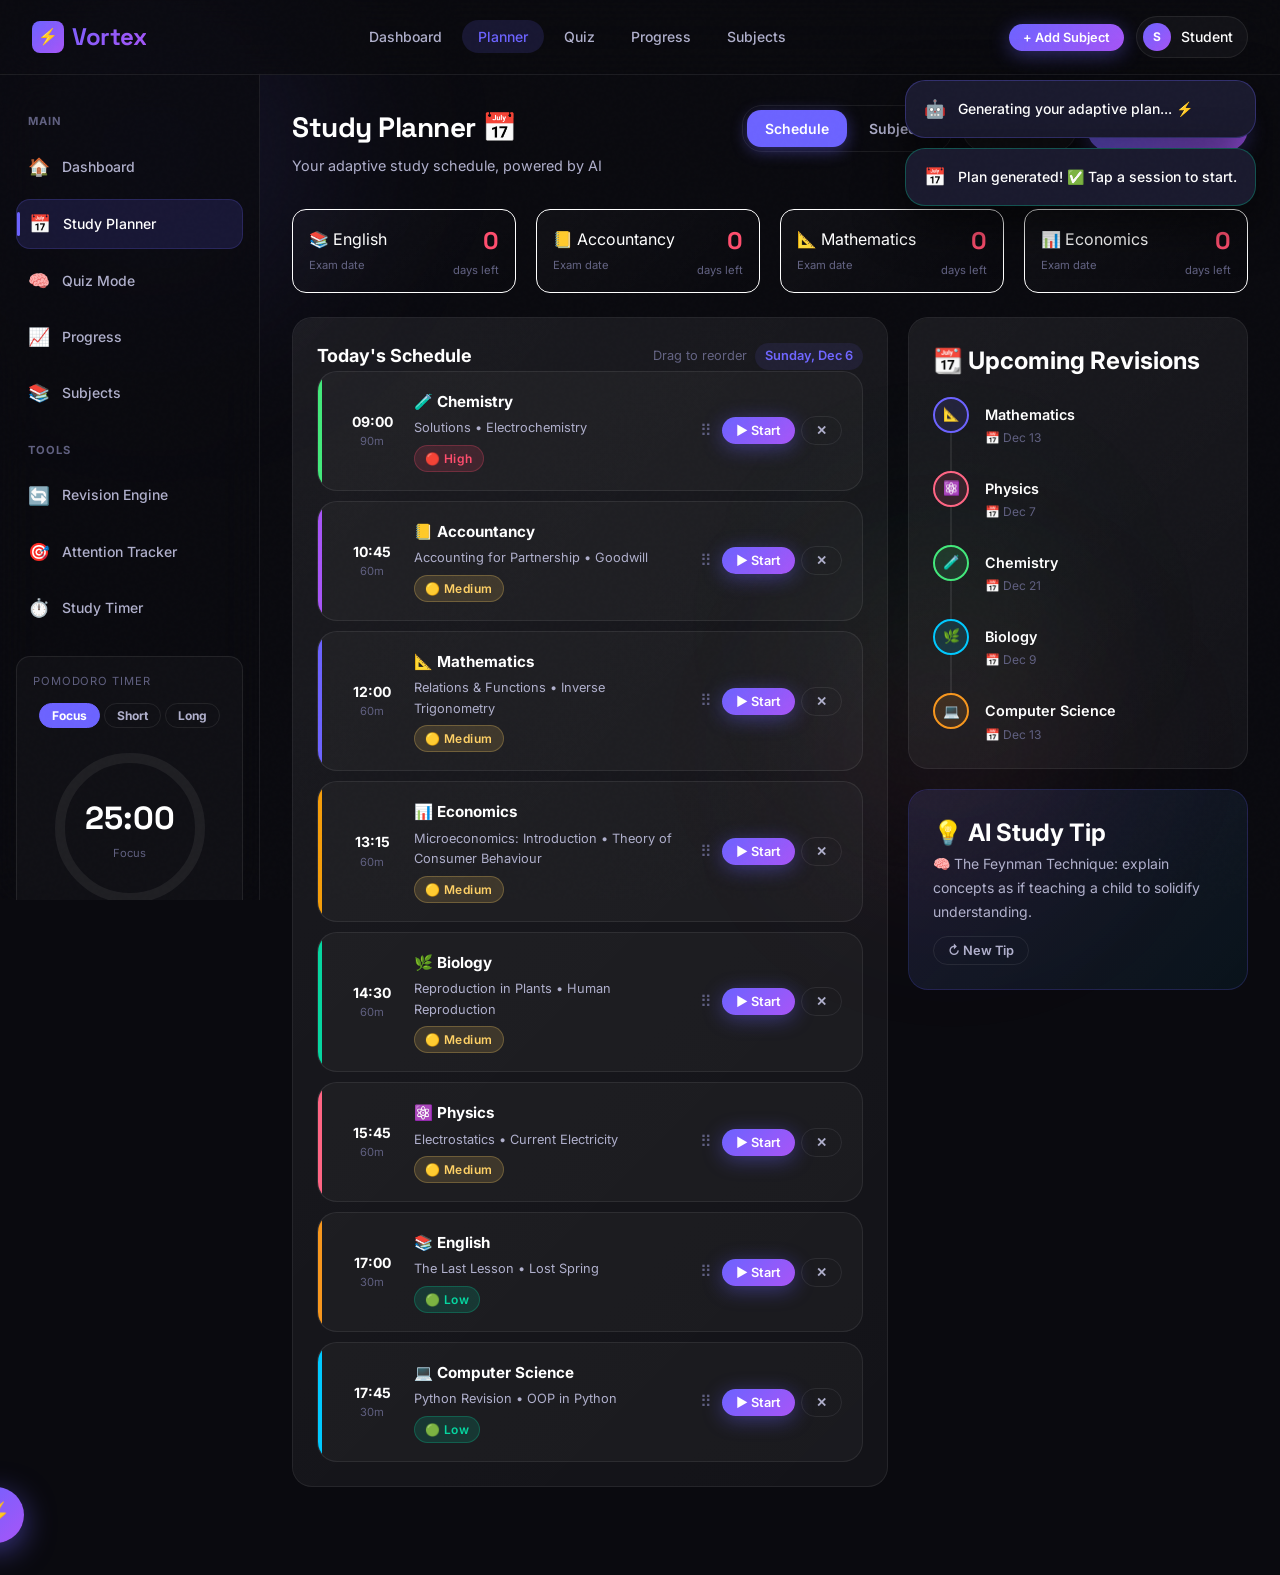
==== frontend/planner.html @ 1eefa2de "adding all files after verifing" ====
<!DOCTYPE html>
<html lang="en">
<head>
  <meta charset="UTF-8" />
  <meta name="viewport" content="width=device-width, initial-scale=1.0" />
  <title>Study Planner — Vortex</title>
  <meta name="description" content="Manage your subjects, exam dates, and adaptive study schedule powered by AI." />
  <link rel="stylesheet" href="css/style.css" />
  <style>
    .subject-form-card {
      background: linear-gradient(135deg, rgba(108,99,255,0.1), rgba(168,85,247,0.05));
      border: 1px solid rgba(108,99,255,0.2);
    }

    .exam-countdown {
      background: rgba(255,77,109,0.08);
      border: 1px solid rgba(255,77,109,0.15);
      border-radius: var(--radius-md);
      padding: 12px 16px;
      display: flex;
      align-items: center;
      justify-content: space-between;
    }
    .countdown-value {
      font-family: var(--font-display);
      font-size: 1.5rem;
      font-weight: 800;
      color: var(--high);
    }
    .countdown-label { font-size: 0.7rem; color: var(--text-muted); margin-top: 2px; }

    .schedule-item {
      display: flex;
      gap: 16px;
      padding: 18px 20px;
      background: rgba(255,255,255,0.03);
      border: 1px solid var(--border);
      border-radius: var(--radius-lg);
      transition: var(--transition);
      position: relative;
      overflow: hidden;
    }
    .schedule-item:hover {
      background: rgba(255,255,255,0.06);
      border-color: rgba(255,255,255,0.1);
    }
    .schedule-item .color-bar {
      position: absolute;
      left: 0; top: 0; bottom: 0;
      width: 4px;
      border-radius: var(--radius-pill) 0 0 var(--radius-pill);
    }
    .schedule-item .time-block {
      display: flex;
      flex-direction: column;
      align-items: center;
      justify-content: center;
      width: 60px;
      flex-shrink: 0;
      text-align: center;
    }
    .schedule-item .time-start { font-weight: 700; font-size: 0.875rem; }
    .schedule-item .time-dur   { font-size: 0.7rem; color: var(--text-muted); }
    .schedule-item .content    { flex: 1; }
    .schedule-item .s-name     { font-weight: 700; font-size: 0.95rem; margin-bottom: 4px; }
    .schedule-item .s-topics   { font-size: 0.8rem; color: var(--text-secondary); }
    .schedule-item .actions    { display: flex; gap: 6px; align-items: center; }

    .drag-handle {
      color: var(--text-muted);
      cursor: grab;
      font-size: 1rem;
      padding: 4px;
      transition: var(--transition);
    }
    .drag-handle:hover { color: var(--accent); }
    .schedule-item.dragging { opacity: 0.5; border: 2px dashed var(--accent); }
    .schedule-item.drag-over { border-color: var(--accent); background: rgba(108,99,255,0.1); }

    .score-slider-wrap {
      position: relative;
    }
    .score-label {
      position: absolute;
      right: 0;
      top: -24px;
      font-weight: 700;
      font-size: 0.9rem;
    }

    .day-chip {
      padding: 6px 14px;
      border: 1px solid var(--border);
      border-radius: var(--radius-pill);
      font-size: 0.8rem;
      cursor: pointer;
      transition: var(--transition);
      color: var(--text-secondary);
      background: transparent;
      font-family: var(--font-main);
    }
    .day-chip.selected {
      background: rgba(108,99,255,0.15);
      border-color: var(--accent);
      color: var(--accent);
      font-weight: 600;
    }
    .day-chip:hover { border-color: rgba(255,255,255,0.2); color: #fff; }

    .subject-list-item {
      display: flex;
      align-items: center;
      gap: 14px;
      padding: 16px 20px;
      background: rgba(255,255,255,0.03);
      border: 1px solid var(--border);
      border-radius: var(--radius-lg);
      transition: var(--transition);
    }
    .subject-list-item:hover { background: rgba(255,255,255,0.06); border-color: rgba(255,255,255,0.1); }

    /* Pomodoro Timer */
    .pomodoro-wrap {
      display: flex;
      flex-direction: column;
      align-items: center;
      gap: 12px;
    }
    .pomodoro-ring {
      position: relative;
      width: 160px; height: 160px;
    }
    .pomodoro-ring svg { transform: rotate(-90deg); }
    .pomodoro-ring .ring-track { fill: none; stroke: rgba(255,255,255,0.06); stroke-width: 10; }
    .pomodoro-ring .ring-fill  {
      fill: none;
      stroke: url(#pomGrad);
      stroke-width: 10;
      stroke-linecap: round;
      stroke-dasharray: 440;
      stroke-dashoffset: 440;
      transition: stroke-dashoffset 1s linear;
    }
    .pomodoro-ring .inner {
      position: absolute;
      inset: 0;
      display: flex;
      flex-direction: column;
      align-items: center;
      justify-content: center;
    }
    .pom-time { font-family: var(--font-display); font-size: 2rem; font-weight: 800; }
    .pom-label { font-size: 0.7rem; color: var(--text-muted); }
    .pom-controls { display: flex; gap: 10px; }

    .pom-mode {
      padding: 4px 12px;
      border-radius: var(--radius-pill);
      font-size: 0.75rem;
      font-weight: 700;
      cursor: pointer;
      border: 1px solid var(--border);
      background: transparent;
      color: var(--text-secondary);
      font-family: var(--font-main);
      transition: var(--transition);
    }
    .pom-mode.active { background: var(--accent); border-color: var(--accent); color: #fff; }
  </style>
</head>
<body>
  <div class="ambient ambient-1"></div>
  <div class="ambient ambient-2"></div>
  <div class="ambient ambient-3"></div>
  <div class="toast-container" id="toastContainer"></div>

  <!-- Nav -->
  <nav class="nav" id="mainNav">
    <a href="index.html" class="nav-logo">
      <div class="logo-icon">⚡</div>
      Vortex
    </a>
    <ul class="nav-links">
      <li><a href="dashboard.html">Dashboard</a></li>
      <li><a href="planner.html" class="active">Planner</a></li>
      <li><a href="quiz.html">Quiz</a></li>
      <li><a href="progress.html">Progress</a></li>
      <li><a href="subjects.html">Subjects</a></li>
    </ul>
    <div class="nav-actions">
      <button class="btn btn-primary btn-sm" onclick="openAddSubjectModal()">+ Add Subject</button>
      <div class="nav-user" onclick="window.location='dashboard.html'">
        <div class="nav-avatar" id="navAvatar">S</div>
        <span id="navName">Sanju</span>
      </div>
    </div>
  </nav>

  <div class="layout">
    <!-- Sidebar -->
    <aside class="sidebar">
      <span class="sidebar-section-title">Main</span>
      <a href="dashboard.html" class="sidebar-link"><span class="icon">🏠</span> Dashboard</a>
      <a href="planner.html"   class="sidebar-link active"><span class="icon">📅</span> Study Planner</a>
      <a href="quiz.html"      class="sidebar-link"><span class="icon">🧠</span> Quiz Mode</a>
      <a href="progress.html"  class="sidebar-link"><span class="icon">📈</span> Progress</a>
      <a href="subjects.html"  class="sidebar-link"><span class="icon">📚</span> Subjects</a>

      <span class="sidebar-section-title">Tools</span>
      <a href="#" class="sidebar-link"><span class="icon">🔄</span> Revision Engine</a>
      <a href="#" class="sidebar-link"><span class="icon">🎯</span> Attention Tracker</a>
      <a href="#" class="sidebar-link"><span class="icon">⏱️</span> Study Timer</a>

      <!-- Pomodoro -->
      <div style="margin-top:16px;padding:16px;background:rgba(255,255,255,0.03);border:1px solid var(--border);border-radius:var(--radius-md);">
        <div style="font-size:0.7rem;color:var(--text-muted);text-transform:uppercase;letter-spacing:0.08em;margin-bottom:12px;">Pomodoro Timer</div>
        <div class="pomodoro-wrap">
          <div style="display:flex;gap:4px;margin-bottom:8px;">
            <button class="pom-mode active" id="pom-focus" onclick="setPomMode('focus',25)">Focus</button>
            <button class="pom-mode" id="pom-short" onclick="setPomMode('short',5)">Short</button>
            <button class="pom-mode" id="pom-long"  onclick="setPomMode('long',15)">Long</button>
          </div>
          <div class="pomodoro-ring">
            <svg width="160" height="160" viewBox="0 0 160 160">
              <defs>
                <linearGradient id="pomGrad" x1="0%" y1="0%" x2="100%" y2="0%">
                  <stop offset="0%" style="stop-color:#6c63ff"/>
                  <stop offset="100%" style="stop-color:#a855f7"/>
                </linearGradient>
              </defs>
              <circle cx="80" cy="80" r="70" class="ring-track"/>
              <circle cx="80" cy="80" r="70" class="ring-fill" id="pomRingFill"/>
            </svg>
            <div class="inner">
              <div class="pom-time" id="pomTime">25:00</div>
              <div class="pom-label" id="pomModeLabel">Focus</div>
            </div>
          </div>
          <div class="pom-controls">
            <button class="btn btn-secondary btn-sm" id="pomBtn" onclick="togglePomodoro()">▶ Start</button>
            <button class="btn btn-ghost btn-sm" onclick="resetPomodoro()">↺</button>
          </div>
        </div>
      </div>
    </aside>

    <!-- Main Content -->
    <main class="main-content page-enter">
      <div class="page-header">
        <div>
          <h1 class="page-title">Study Planner 📅</h1>
          <p class="page-subtitle">Your adaptive study schedule, powered by AI</p>
        </div>
        <div style="display:flex;gap:10px;">
          <div class="tabs" style="background:transparent;border:1px solid var(--border);">
            <button class="tab-btn active" id="tab-schedule" onclick="switchTab('schedule')">Schedule</button>
            <button class="tab-btn" id="tab-subjects" onclick="switchTab('subjects')">Subjects</button>
          </div>
          <button class="btn btn-secondary" id="aiPlanBtn" onclick="generateAIPlan()">🤖 AI Plan</button>
          <button class="btn btn-primary" onclick="generatePlan()">⚡ Generate Plan</button>
        </div>
      </div>

      <!-- Exam Countdowns -->
      <div class="grid-4 mb-24 stagger" id="examCountdowns"></div>

      <!-- AI Plan Result (hidden until generated) -->
      <div id="aiPlanResult" style="display:none;" class="card mb-24"></div>

      <!-- Schedule Tab -->
      <div id="tab-content-schedule">
        <div class="grid-2" style="grid-template-columns:1fr 340px;gap:20px;">

          <!-- Schedule List -->
          <div class="card">
            <div class="flex items-center justify-between mb-20">
              <h2 class="text-lg font-bold">Today's Schedule</h2>
              <div style="display:flex;gap:8px;align-items:center;">
                <span style="font-size:0.8rem;color:var(--text-muted);">Drag to reorder</span>
                <span style="font-size:0.8rem;background:rgba(108,99,255,0.1);color:var(--accent);padding:3px 10px;border-radius:var(--radius-pill);font-weight:600;" id="planDate"></span>
              </div>
            </div>
            <div id="scheduleList" style="display:flex;flex-direction:column;gap:10px;">
              <!-- dynamically filled -->
            </div>
            <div class="empty-state hidden" id="scheduleEmpty">
              <div class="icon">📅</div>
              <div class="title">No schedule yet</div>
              <div class="desc">Add subjects and click "Generate Plan"</div>
            </div>
          </div>

          <!-- Upcoming Revisions -->
          <div style="display:flex;flex-direction:column;gap:20px;">
            <div class="card">
              <h2 class="text-base font-bold mb-16">📆 Upcoming Revisions</h2>
              <div class="timeline" id="revisionTimeline"></div>
            </div>

            <!-- Study Tips -->
            <div class="card" style="background:linear-gradient(135deg,rgba(108,99,255,0.1),rgba(0,201,255,0.05));border-color:rgba(108,99,255,0.2);">
              <h2 class="text-base font-bold mb-12">💡 AI Study Tip</h2>
              <p style="font-size:0.875rem;color:var(--text-secondary);line-height:1.7;" id="studyTip">
                Loading your personalized tip...
              </p>
              <button class="btn btn-sm btn-ghost mt-12" onclick="refreshTip()">↻ New Tip</button>
            </div>
          </div>
        </div>
      </div>

      <!-- Subjects Tab -->
      <div id="tab-content-subjects" class="hidden">
        <div class="grid-2" style="grid-template-columns:1.4fr 1fr;gap:20px;">
          <div>
            <div style="display:flex;flex-direction:column;gap:12px;" id="subjectsList"></div>
          </div>
          <!-- Add Subject Form -->
          <div class="card subject-form-card" style="height:fit-content;position:sticky;top:100px;">
            <h2 class="text-lg font-bold mb-20">+ Add Subject</h2>
            <div class="form-group mb-16">
              <label class="form-label">Subject Name</label>
              <input class="form-input" type="text" id="subjectName" placeholder="e.g., Mathematics" />
            </div>
            <div class="form-group mb-16">
              <label class="form-label">Emoji</label>
              <div style="display:flex;flex-wrap:wrap;gap:6px;margin-top:4px;" id="emojiPicker">
                <button onclick="selectEmoji(this,'📐')" class="subject-pill">📐</button>
                <button onclick="selectEmoji(this,'⚛️')" class="subject-pill">⚛️</button>
                <button onclick="selectEmoji(this,'🧪')" class="subject-pill">🧪</button>
                <button onclick="selectEmoji(this,'🌿')" class="subject-pill">🌿</button>
                <button onclick="selectEmoji(this,'📚')" class="subject-pill">📚</button>
                <button onclick="selectEmoji(this,'🏛️')" class="subject-pill">🏛️</button>
                <button onclick="selectEmoji(this,'🌍')" class="subject-pill">🌍</button>
                <button onclick="selectEmoji(this,'💻')" class="subject-pill">💻</button>
                <button onclick="selectEmoji(this,'📊')" class="subject-pill">📊</button>
                <button onclick="selectEmoji(this,'🎨')" class="subject-pill">🎨</button>
              </div>
            </div>
            <div class="form-group mb-16">
              <label class="form-label">Current Score (%)</label>
              <div class="score-slider-wrap mt-8">
                <span class="score-label" id="scoreLabel">65</span>
                <input type="range" id="scoreSlider" min="0" max="100" value="65" oninput="updateScoreLabel()" style="margin-top:16px;"/>
              </div>
            </div>
            <div class="form-group mb-16">
              <label class="form-label">Exam Date</label>
              <input class="form-input" type="date" id="examDate" />
            </div>
            <div class="form-group mb-24">
              <label class="form-label">Color</label>
              <div style="display:flex;gap:8px;margin-top:4px;" id="colorPicker">
                <div onclick="selectColor(this,'#6c63ff')" style="width:28px;height:28px;border-radius:50%;background:#6c63ff;cursor:pointer;border:2px solid #fff;" class="color-opt selected"></div>
                <div onclick="selectColor(this,'#ff6584')" style="width:28px;height:28px;border-radius:50%;background:#ff6584;cursor:pointer;border:2px solid transparent;" class="color-opt"></div>
                <div onclick="selectColor(this,'#43e97b')" style="width:28px;height:28px;border-radius:50%;background:#43e97b;cursor:pointer;border:2px solid transparent;" class="color-opt"></div>
                <div onclick="selectColor(this,'#f7971e')" style="width:28px;height:28px;border-radius:50%;background:#f7971e;cursor:pointer;border:2px solid transparent;" class="color-opt"></div>
                <div onclick="selectColor(this,'#00c9ff')" style="width:28px;height:28px;border-radius:50%;background:#00c9ff;cursor:pointer;border:2px solid transparent;" class="color-opt"></div>
              </div>
            </div>
            <button class="btn btn-primary w-full" onclick="addSubject()">Add Subject</button>
          </div>
        </div>
      </div>

    </main>
  </div>

  <!-- Add Subject Modal (mobile) -->
  <div class="modal-overlay" id="addSubjectModal">
    <div class="modal">
      <div class="modal-header">
        <h2 class="modal-title">+ Add Subject</h2>
        <button class="modal-close" onclick="closeModal('addSubjectModal')">✕</button>
      </div>
      <p class="text-sm text-secondary mb-24">Switch to the Subjects tab to add or manage subjects.</p>
      <button class="btn btn-primary w-full" onclick="switchTab('subjects');closeModal('addSubjectModal')">Go to Subjects →</button>
    </div>
  </div>

  <button class="fab" onclick="generatePlan()" data-tip="Generate Plan">⚡</button>

  <script src="js/main.js"></script>
  <script src="js/api.js"></script>
  <script src="js/planner.js"></script>
  <script>
    // ── AI Plan Generation via Backend ─────────────────────────────────────
    async function generateAIPlan() {
      const btn = document.getElementById('aiPlanBtn');
      if (btn) { btn.disabled = true; btn.textContent = '⏳ Generating...'; }

      const res = await apiGeneratePlan();

      if (btn) { btn.disabled = false; btn.textContent = '🤖 Generate AI Plan'; }

      const container = document.getElementById('aiPlanResult');
      if (!container) return;

      if (res && res.success) {
        const priorityColors = { High: '#ff6584', Medium: '#ffd166', Low: '#43e97b' };
        container.innerHTML = `
          <div style="font-weight:700;font-size:0.875rem;margin-bottom:12px;">
            📅 AI Study Schedule — ${res.total_subjects} subjects ranked by priority
          </div>
          ${res.schedule.map((item, i) => `
            <div style="display:flex;align-items:center;gap:12px;padding:12px 16px;
                        background:rgba(255,255,255,0.03);border:1px solid var(--border);
                        border-radius:var(--radius-md);margin-bottom:8px;">
              <span style="font-size:1.4rem;">${item.emoji}</span>
              <div style="flex:1;">
                <div style="font-weight:700;font-size:0.9rem;">${item.topic}</div>
                <div style="font-size:0.72rem;color:var(--text-muted);">
                  Score: ${item.score}% &nbsp;|&nbsp; Priority Score: ${item.priority_score}
                </div>
              </div>
              <span style="background:${priorityColors[item.priority]}18;
                           color:${priorityColors[item.priority]};
                           border:1px solid ${priorityColors[item.priority]}40;
                           padding:3px 10px;border-radius:var(--radius-pill);
                           font-size:0.72rem;font-weight:700;">
                ${item.priority}
              </span>
              <span style="font-weight:700;color:var(--accent);font-size:0.875rem;min-width:50px;text-align:right;">
                ${item.study_time}m
              </span>
            </div>`).join('')}
        `;
        container.style.display = 'block';
        showToast('🤖 AI plan generated!', 'success', '⚡');
      } else {
        container.innerHTML = `<div style="color:var(--text-muted);font-size:0.875rem;padding:16px;text-align:center;">
          ⚡ Start backend server (<code>python run.py</code>) to generate AI plans.
        </div>`;
        container.style.display = 'block';
      }
    }
  </script>
</body>
</html>
---- frontend/css/style.css ----
/* =========================================
   VORTEX STUDY PLANNER — Design System
   ========================================= */

@import url('https://fonts.googleapis.com/css2?family=Inter:wght@300;400;500;600;700;800;900&family=Space+Grotesk:wght@400;500;600;700&display=swap');

/* ── CSS Variables ── */
:root {
  --bg-primary:   #0a0a0f;
  --bg-secondary: #0f0f1a;
  --bg-card:      rgba(255,255,255,0.04);
  --bg-card-hover:rgba(255,255,255,0.08);
  --border:       rgba(255,255,255,0.08);
  --border-glow:  rgba(108,99,255,0.4);

  --accent:       #6c63ff;
  --accent-2:     #ff6584;
  --accent-3:     #43e97b;
  --accent-4:     #f7971e;
  --accent-5:     #00c9ff;

  --grad-purple:  linear-gradient(135deg,#6c63ff,#a855f7);
  --grad-pink:    linear-gradient(135deg,#ff6584,#f7971e);
  --grad-green:   linear-gradient(135deg,#43e97b,#38f9d7);
  --grad-blue:    linear-gradient(135deg,#00c9ff,#6c63ff);
  --grad-hero:    linear-gradient(135deg,#0a0a0f 0%,#12001a 50%,#000a1a 100%);

  --text-primary: #ffffff;
  --text-secondary:#b0b0cc;
  --text-muted:   #606080;

  --radius-sm:    8px;
  --radius-md:    14px;
  --radius-lg:    20px;
  --radius-xl:    28px;
  --radius-pill:  999px;

  --shadow-glow:  0 0 30px rgba(108,99,255,0.25);
  --shadow-card:  0 4px 30px rgba(0,0,0,0.4);
  --shadow-lift:  0 16px 48px rgba(0,0,0,0.6);

  --transition:   0.3s cubic-bezier(0.4,0,0.2,1);
  --transition-bounce: 0.4s cubic-bezier(0.34,1.56,0.64,1);

  --font-main: 'Inter', sans-serif;
  --font-display: 'Space Grotesk', sans-serif;

  /* Priority colors */
  --high:    #ff4d6d;
  --medium:  #ffd166;
  --low:     #06d6a0;
}

/* ── Reset & Base ── */
*, *::before, *::after { box-sizing: border-box; margin: 0; padding: 0; }

html { scroll-behavior: smooth; }

body {
  font-family: var(--font-main);
  background: var(--bg-primary);
  color: var(--text-primary);
  min-height: 100vh;
  overflow-x: hidden;
  line-height: 1.6;
}

/* ── Scrollbar ── */
::-webkit-scrollbar { width: 6px; }
::-webkit-scrollbar-track { background: var(--bg-primary); }
::-webkit-scrollbar-thumb { background: var(--accent); border-radius: var(--radius-pill); }

/* ── Selection ── */
::selection { background: rgba(108,99,255,0.35); color: #fff; }

/* ── Noise Overlay ── */
body::before {
  content: '';
  position: fixed;
  inset: 0;
  background-image: url("data:image/svg+xml,%3Csvg viewBox='0 0 256 256' xmlns='http://www.w3.org/2000/svg'%3E%3Cfilter id='noise'%3E%3CfeTurbulence type='fractalNoise' baseFrequency='0.9' numOctaves='4' stitchTiles='stitch'/%3E%3C/filter%3E%3Crect width='100%25' height='100%25' filter='url(%23noise)' opacity='0.03'/%3E%3C/svg%3E");
  pointer-events: none;
  z-index: 9999;
  opacity: 0.4;
}

/* ── Ambient Blobs ── */
.ambient {
  position: fixed;
  border-radius: 50%;
  filter: blur(80px);
  pointer-events: none;
  z-index: 0;
  animation: drift 20s ease-in-out infinite;
}
.ambient-1 {
  width: 500px; height: 500px;
  background: radial-gradient(circle, rgba(108,99,255,0.15), transparent 70%);
  top: -100px; left: -100px;
}
.ambient-2 {
  width: 400px; height: 400px;
  background: radial-gradient(circle, rgba(255,101,132,0.1), transparent 70%);
  bottom: -50px; right: 10%;
  animation-delay: -7s;
}
.ambient-3 {
  width: 350px; height: 350px;
  background: radial-gradient(circle, rgba(67,233,123,0.08), transparent 70%);
  top: 50%; left: 60%;
  animation-delay: -14s;
}

@keyframes drift {
  0%,100% { transform: translate(0,0) scale(1); }
  33%      { transform: translate(30px,-20px) scale(1.05); }
  66%      { transform: translate(-20px,30px) scale(0.95); }
}

/* ── Page Wrapper ── */
.page { position: relative; z-index: 1; min-height: 100vh; }

/* ── Navigation ── */
.nav {
  position: fixed;
  top: 0; left: 0; right: 0;
  z-index: 100;
  display: flex;
  align-items: center;
  justify-content: space-between;
  padding: 16px 32px;
  background: rgba(10,10,15,0.7);
  backdrop-filter: blur(20px);
  border-bottom: 1px solid var(--border);
  transition: var(--transition);
}
.nav.scrolled {
  background: rgba(10,10,15,0.95);
  box-shadow: var(--shadow-card);
}

.nav-logo {
  font-family: var(--font-display);
  font-size: 1.5rem;
  font-weight: 700;
  background: var(--grad-purple);
  -webkit-background-clip: text;
  -webkit-text-fill-color: transparent;
  background-clip: text;
  letter-spacing: -0.5px;
  text-decoration: none;
  display: flex;
  align-items: center;
  gap: 8px;
}
.nav-logo .logo-icon {
  width: 32px; height: 32px;
  background: var(--grad-purple);
  border-radius: var(--radius-sm);
  display: flex;
  align-items: center;
  justify-content: center;
  font-size: 1rem;
  -webkit-text-fill-color: white;
}

.nav-links {
  display: flex;
  align-items: center;
  gap: 4px;
  list-style: none;
}
.nav-links a {
  color: var(--text-secondary);
  text-decoration: none;
  font-size: 0.875rem;
  font-weight: 500;
  padding: 8px 16px;
  border-radius: var(--radius-pill);
  transition: var(--transition);
}
.nav-links a:hover, .nav-links a.active {
  color: #fff;
  background: rgba(108,99,255,0.15);
}
.nav-links a.active { color: var(--accent); }

.nav-actions { display: flex; align-items: center; gap: 12px; }

.nav-user {
  display: flex;
  align-items: center;
  gap: 10px;
  padding: 6px 14px 6px 6px;
  background: var(--bg-card);
  border: 1px solid var(--border);
  border-radius: var(--radius-pill);
  cursor: pointer;
  transition: var(--transition);
  font-size: 0.875rem;
  font-weight: 500;
}
.nav-user:hover { border-color: var(--accent); background: var(--bg-card-hover); }
.nav-avatar {
  width: 28px; height: 28px;
  border-radius: 50%;
  background: var(--grad-purple);
  display: flex;
  align-items: center;
  justify-content: center;
  font-size: 0.75rem;
  font-weight: 700;
}

/* ── Buttons ── */
.btn {
  display: inline-flex;
  align-items: center;
  gap: 8px;
  padding: 10px 22px;
  border: none;
  border-radius: var(--radius-pill);
  font-family: var(--font-main);
  font-size: 0.875rem;
  font-weight: 600;
  cursor: pointer;
  transition: var(--transition);
  text-decoration: none;
  white-space: nowrap;
  position: relative;
  overflow: hidden;
}
.btn::after {
  content: '';
  position: absolute;
  inset: 0;
  background: rgba(255,255,255,0);
  transition: var(--transition);
}
.btn:hover::after { background: rgba(255,255,255,0.07); }
.btn:active { transform: scale(0.97); }

.btn-primary {
  background: var(--grad-purple);
  color: #fff;
  box-shadow: 0 4px 20px rgba(108,99,255,0.4);
}
.btn-primary:hover { box-shadow: 0 8px 30px rgba(108,99,255,0.6); transform: translateY(-1px); }

.btn-secondary {
  background: var(--bg-card);
  color: var(--text-primary);
  border: 1px solid var(--border);
}
.btn-secondary:hover { border-color: var(--accent); color: var(--accent); }

.btn-ghost {
  background: transparent;
  color: var(--text-secondary);
  border: 1px solid var(--border);
}
.btn-ghost:hover { color: #fff; border-color: rgba(255,255,255,0.2); }

.btn-danger {
  background: linear-gradient(135deg,#ff4d6d,#c9184a);
  color: #fff;
  box-shadow: 0 4px 20px rgba(255,77,109,0.3);
}

.btn-lg { padding: 14px 32px; font-size: 1rem; }
.btn-sm { padding: 6px 14px; font-size: 0.8rem; }
.btn-icon { padding: 10px; width: 40px; height: 40px; justify-content: center; border-radius: var(--radius-md); }

/* ── Cards ── */
.card {
  background: var(--bg-card);
  border: 1px solid var(--border);
  border-radius: var(--radius-lg);
  padding: 24px;
  transition: var(--transition);
  position: relative;
  overflow: hidden;
  backdrop-filter: blur(10px);
}
.card::before {
  content: '';
  position: absolute;
  inset: 0;
  border-radius: inherit;
  background: linear-gradient(135deg, rgba(255,255,255,0.03), transparent);
  pointer-events: none;
}
.card:hover {
  border-color: var(--border-glow);
  background: var(--bg-card-hover);
  box-shadow: var(--shadow-glow);
  transform: translateY(-2px);
}

.card-glow {
  box-shadow: var(--shadow-glow);
  border-color: rgba(108,99,255,0.3);
}

/* ── Stat Cards ── */
.stat-card {
  display: flex;
  flex-direction: column;
  gap: 12px;
}
.stat-icon {
  width: 48px; height: 48px;
  border-radius: var(--radius-md);
  display: flex;
  align-items: center;
  justify-content: center;
  font-size: 1.25rem;
}
.stat-value {
  font-family: var(--font-display);
  font-size: 2.25rem;
  font-weight: 700;
  line-height: 1;
}
.stat-label { color: var(--text-secondary); font-size: 0.875rem; font-weight: 500; }
.stat-change {
  display: inline-flex;
  align-items: center;
  gap: 4px;
  font-size: 0.75rem;
  font-weight: 600;
  padding: 2px 8px;
  border-radius: var(--radius-pill);
}
.stat-change.up   { color: var(--accent-3); background: rgba(67,233,123,0.1); }
.stat-change.down { color: var(--high);     background: rgba(255,77,109,0.1); }

/* ── Form Elements ── */
.form-group { display: flex; flex-direction: column; gap: 8px; }
.form-label {
  font-size: 0.875rem;
  font-weight: 600;
  color: var(--text-secondary);
  letter-spacing: 0.02em;
}
.form-input, .form-select, .form-textarea {
  background: rgba(255,255,255,0.05);
  border: 1px solid var(--border);
  border-radius: var(--radius-md);
  padding: 12px 16px;
  color: var(--text-primary);
  font-family: var(--font-main);
  font-size: 0.9rem;
  transition: var(--transition);
  width: 100%;
  outline: none;
}
.form-input:focus, .form-select:focus, .form-textarea:focus {
  border-color: var(--accent);
  box-shadow: 0 0 0 3px rgba(108,99,255,0.15);
  background: rgba(108,99,255,0.08);
}
.form-input::placeholder { color: var(--text-muted); }
.form-select option { background: #1a1a2e; }
.form-textarea { resize: vertical; min-height: 100px; }

.input-icon-wrap { position: relative; }
.input-icon-wrap .icon {
  position: absolute;
  left: 14px;
  top: 50%;
  transform: translateY(-50%);
  color: var(--text-muted);
  pointer-events: none;
  font-size: 1rem;
}
.input-icon-wrap .form-input { padding-left: 42px; }

/* ── Range Slider ── */
input[type="range"] {
  -webkit-appearance: none;
  width: 100%;
  height: 6px;
  border-radius: var(--radius-pill);
  background: rgba(255,255,255,0.1);
  outline: none;
}
input[type="range"]::-webkit-slider-thumb {
  -webkit-appearance: none;
  width: 20px; height: 20px;
  border-radius: 50%;
  background: var(--grad-purple);
  cursor: pointer;
  box-shadow: 0 0 10px rgba(108,99,255,0.5);
  transition: var(--transition-bounce);
}
input[type="range"]::-webkit-slider-thumb:hover {
  transform: scale(1.2);
  box-shadow: 0 0 20px rgba(108,99,255,0.7);
}

/* ── Badges / Tags ── */
.badge {
  display: inline-flex;
  align-items: center;
  gap: 4px;
  padding: 3px 10px;
  border-radius: var(--radius-pill);
  font-size: 0.75rem;
  font-weight: 600;
  letter-spacing: 0.04em;
}
.badge-high   { background: rgba(255,77,109,0.15); color: var(--high); border: 1px solid rgba(255,77,109,0.25); }
.badge-medium { background: rgba(255,209,102,0.15); color: var(--medium); border: 1px solid rgba(255,209,102,0.25); }
.badge-low    { background: rgba(6,214,160,0.15); color: var(--low); border: 1px solid rgba(6,214,160,0.25); }
.badge-purple { background: rgba(108,99,255,0.15); color: var(--accent); border: 1px solid rgba(108,99,255,0.25); }
.badge-pink   { background: rgba(255,101,132,0.15); color: var(--accent-2); border: 1px solid rgba(255,101,132,0.25); }

/* ── Progress Bar ── */
.progress-wrap { position: relative; }
.progress-bar {
  height: 8px;
  background: rgba(255,255,255,0.08);
  border-radius: var(--radius-pill);
  overflow: hidden;
}
.progress-fill {
  height: 100%;
  border-radius: var(--radius-pill);
  background: var(--grad-purple);
  transition: width 1s cubic-bezier(0.4,0,0.2,1);
  position: relative;
}
.progress-fill::after {
  content: '';
  position: absolute;
  inset: 0;
  background: linear-gradient(90deg, transparent 0%, rgba(255,255,255,0.3) 50%, transparent 100%);
  background-size: 200% 100%;
  animation: shimmer 2s infinite;
}
@keyframes shimmer { to { background-position: 200% 0; } }

.progress-lg .progress-bar { height: 12px; }

/* ── Circular Progress ── */
.circle-progress {
  position: relative;
  display: inline-flex;
  align-items: center;
  justify-content: center;
}
.circle-progress svg { transform: rotate(-90deg); }
.circle-progress circle {
  fill: none;
  stroke-linecap: round;
  transition: stroke-dashoffset 1.5s cubic-bezier(0.4,0,0.2,1);
}
.circle-progress .track { stroke: rgba(255,255,255,0.08); }
.circle-progress .fill  { stroke: url(#grad1); }
.circle-progress .label {
  position: absolute;
  text-align: center;
}

/* ── Tabs ── */
.tabs {
  display: flex;
  gap: 4px;
  background: rgba(255,255,255,0.04);
  border: 1px solid var(--border);
  border-radius: var(--radius-lg);
  padding: 4px;
}
.tab-btn {
  flex: 1;
  padding: 10px 18px;
  background: transparent;
  border: none;
  border-radius: var(--radius-md);
  color: var(--text-secondary);
  font-family: var(--font-main);
  font-size: 0.875rem;
  font-weight: 600;
  cursor: pointer;
  transition: var(--transition);
}
.tab-btn.active {
  background: var(--accent);
  color: #fff;
  box-shadow: 0 4px 16px rgba(108,99,255,0.4);
}
.tab-btn:hover:not(.active) { color: #fff; background: rgba(255,255,255,0.06); }

/* ── Modal ── */
.modal-overlay {
  position: fixed;
  inset: 0;
  background: rgba(0,0,0,0.7);
  backdrop-filter: blur(8px);
  z-index: 200;
  display: flex;
  align-items: center;
  justify-content: center;
  padding: 24px;
  opacity: 0;
  visibility: hidden;
  transition: var(--transition);
}
.modal-overlay.active { opacity: 1; visibility: visible; }
.modal {
  background: #13131f;
  border: 1px solid var(--border);
  border-radius: var(--radius-xl);
  padding: 32px;
  width: 100%;
  max-width: 520px;
  transform: scale(0.9) translateY(20px);
  transition: var(--transition-bounce);
  box-shadow: var(--shadow-lift);
}
.modal-overlay.active .modal { transform: scale(1) translateY(0); }
.modal-header {
  display: flex;
  align-items: center;
  justify-content: space-between;
  margin-bottom: 24px;
}
.modal-title { font-family: var(--font-display); font-size: 1.25rem; font-weight: 700; }
.modal-close {
  background: rgba(255,255,255,0.05);
  border: 1px solid var(--border);
  border-radius: var(--radius-md);
  width: 36px; height: 36px;
  display: flex;
  align-items: center;
  justify-content: center;
  cursor: pointer;
  color: var(--text-secondary);
  font-size: 1.1rem;
  transition: var(--transition);
}
.modal-close:hover { background: rgba(255,77,109,0.1); color: var(--high); border-color: var(--high); }

/* ── Toast Notifications ── */
.toast-container {
  position: fixed;
  top: 80px;
  right: 24px;
  z-index: 300;
  display: flex;
  flex-direction: column;
  gap: 10px;
  pointer-events: none;
}
.toast {
  display: flex;
  align-items: center;
  gap: 12px;
  padding: 14px 18px;
  background: #1a1a2e;
  border: 1px solid var(--border);
  border-radius: var(--radius-lg);
  box-shadow: var(--shadow-lift);
  min-width: 280px;
  max-width: 360px;
  pointer-events: auto;
  transform: translateX(120%);
  transition: transform 0.4s cubic-bezier(0.34,1.56,0.64,1), opacity 0.3s;
  opacity: 0;
  font-size: 0.875rem;
}
.toast.show   { transform: translateX(0); opacity: 1; }
.toast.hide   { transform: translateX(120%); opacity: 0; }
.toast-icon   { font-size: 1.1rem; flex-shrink: 0; }
.toast-msg    { flex: 1; font-weight: 500; }
.toast.success { border-color: rgba(6,214,160,0.3); }
.toast.success .toast-icon { color: var(--accent-3); }
.toast.error   { border-color: rgba(255,77,109,0.3); }
.toast.error .toast-icon   { color: var(--high); }
.toast.info    { border-color: rgba(108,99,255,0.3); }
.toast.info .toast-icon    { color: var(--accent); }
.toast.warning { border-color: rgba(255,209,102,0.3); }
.toast.warning .toast-icon { color: var(--medium); }

/* ── Sidebar Layout ── */
.layout {
  display: flex;
  min-height: 100vh;
  padding-top: 73px;
}

.sidebar {
  width: 260px;
  flex-shrink: 0;
  background: rgba(10,10,15,0.8);
  border-right: 1px solid var(--border);
  padding: 24px 16px;
  position: fixed;
  top: 73px;
  left: 0;
  bottom: 0;
  overflow-y: auto;
  backdrop-filter: blur(20px);
  z-index: 50;
  display: flex;
  flex-direction: column;
  gap: 8px;
}

.sidebar-section-title {
  font-size: 0.7rem;
  font-weight: 700;
  letter-spacing: 0.1em;
  color: var(--text-muted);
  text-transform: uppercase;
  padding: 8px 12px 4px;
  margin-top: 8px;
}

.sidebar-link {
  display: flex;
  align-items: center;
  gap: 12px;
  padding: 10px 12px;
  border-radius: var(--radius-md);
  text-decoration: none;
  color: var(--text-secondary);
  font-size: 0.875rem;
  font-weight: 500;
  transition: var(--transition);
  position: relative;
}
.sidebar-link:hover { color: #fff; background: rgba(255,255,255,0.06); }
.sidebar-link.active {
  color: #fff;
  background: rgba(108,99,255,0.15);
  border: 1px solid rgba(108,99,255,0.2);
}
.sidebar-link.active::before {
  content: '';
  position: absolute;
  left: 0; top: 25%; bottom: 25%;
  width: 3px;
  border-radius: var(--radius-pill);
  background: var(--accent);
}
.sidebar-link .icon { font-size: 1.1rem; width: 22px; text-align: center; }
.sidebar-link .badge-count {
  margin-left: auto;
  background: var(--accent);
  color: #fff;
  font-size: 0.65rem;
  font-weight: 700;
  padding: 1px 6px;
  border-radius: var(--radius-pill);
}

.main-content {
  flex: 1;
  margin-left: 260px;
  padding: 32px;
  min-height: 100%;
}

/* ── Page Header ── */
.page-header {
  display: flex;
  align-items: flex-start;
  justify-content: space-between;
  margin-bottom: 32px;
  gap: 16px;
}
.page-title {
  font-family: var(--font-display);
  font-size: 1.75rem;
  font-weight: 700;
  letter-spacing: -0.5px;
}
.page-subtitle { color: var(--text-secondary); font-size: 0.9rem; margin-top: 4px; }

/* ── Grid Layouts ── */
.grid-2 { display: grid; grid-template-columns: repeat(2,1fr); gap: 20px; }
.grid-3 { display: grid; grid-template-columns: repeat(3,1fr); gap: 20px; }
.grid-4 { display: grid; grid-template-columns: repeat(4,1fr); gap: 20px; }
.grid-12 { display: grid; grid-template-columns: repeat(12,1fr); gap: 20px; }

/* ── Divider ── */
.divider { height: 1px; background: var(--border); margin: 24px 0; }

/* ── Animation Classes ── */
.fade-in {
  animation: fadeIn 0.5s ease both;
}
.slide-up {
  animation: slideUp 0.5s ease both;
}
.stagger > * {
  animation: slideUp 0.5s ease both;
}
.stagger > *:nth-child(1) { animation-delay: 0.05s; }
.stagger > *:nth-child(2) { animation-delay: 0.10s; }
.stagger > *:nth-child(3) { animation-delay: 0.15s; }
.stagger > *:nth-child(4) { animation-delay: 0.20s; }
.stagger > *:nth-child(5) { animation-delay: 0.25s; }
.stagger > *:nth-child(6) { animation-delay: 0.30s; }

@keyframes fadeIn  { from { opacity:0; } to { opacity:1; } }
@keyframes slideUp { from { opacity:0; transform:translateY(20px); } to { opacity:1; transform:translateY(0); } }

.pulse { animation: pulse 2s ease-in-out infinite; }
@keyframes pulse { 0%,100% { opacity:1; } 50% { opacity:0.5; } }

.spin { animation: spin 1s linear infinite; }
@keyframes spin { to { transform: rotate(360deg); } }

/* ── Hero (Login page) ── */
.hero-page {
  min-height: 100vh;
  display: flex;
  align-items: center;
  justify-content: center;
  padding: 24px;
  background: var(--grad-hero);
  position: relative;
  overflow: hidden;
}
.hero-card {
  background: rgba(255,255,255,0.03);
  border: 1px solid var(--border);
  border-radius: var(--radius-xl);
  padding: 48px;
  width: 100%;
  max-width: 460px;
  backdrop-filter: blur(20px);
  box-shadow: var(--shadow-lift);
  position: relative;
  z-index: 1;
}
.hero-logo {
  font-family: var(--font-display);
  font-size: 2rem;
  font-weight: 800;
  background: var(--grad-purple);
  -webkit-background-clip: text;
  -webkit-text-fill-color: transparent;
  background-clip: text;
  text-align: center;
  margin-bottom: 8px;
  letter-spacing: -1px;
}
.hero-tagline { text-align: center; color: var(--text-secondary); font-size: 0.875rem; margin-bottom: 36px; }
.hero-steps {
  display: flex;
  justify-content: center;
  gap: 8px;
  margin-bottom: 32px;
}
.hero-step {
  width: 28px; height: 4px;
  border-radius: var(--radius-pill);
  background: rgba(255,255,255,0.1);
  transition: var(--transition);
}
.hero-step.active { background: var(--accent); width: 48px; }

/* ── Subject Tag Chip ── */
.chip {
  display: inline-flex;
  align-items: center;
  gap: 6px;
  padding: 6px 12px;
  background: rgba(108,99,255,0.1);
  border: 1px solid rgba(108,99,255,0.2);
  border-radius: var(--radius-pill);
  font-size: 0.8rem;
  font-weight: 600;
  color: var(--accent);
  cursor: pointer;
  transition: var(--transition);
}
.chip:hover { background: rgba(108,99,255,0.2); }
.chip .remove { color: var(--text-muted); font-size: 0.7rem; }
.chip .remove:hover { color: var(--high); }

/* ── Timeline ── */
.timeline { display: flex; flex-direction: column; gap: 0; }
.timeline-item {
  display: flex;
  gap: 16px;
  position: relative;
  padding-bottom: 24px;
}
.timeline-item:last-child { padding-bottom: 0; }
.timeline-item:last-child .timeline-line { display: none; }
.timeline-dot {
  width: 36px; height: 36px;
  border-radius: 50%;
  flex-shrink: 0;
  display: flex;
  align-items: center;
  justify-content: center;
  font-size: 0.85rem;
  position: relative;
  z-index: 1;
}
.timeline-line {
  position: absolute;
  left: 17px;
  top: 36px;
  bottom: 0;
  width: 2px;
  background: var(--border);
}
.timeline-content { flex: 1; padding-top: 6px; }
.timeline-title  { font-weight: 600; font-size: 0.9rem; }
.timeline-time   { color: var(--text-muted); font-size: 0.75rem; margin-top: 2px; }

/* ── Quiz Cards ── */
.quiz-option {
  display: flex;
  align-items: center;
  gap: 14px;
  padding: 16px 20px;
  background: rgba(255,255,255,0.04);
  border: 2px solid var(--border);
  border-radius: var(--radius-lg);
  cursor: pointer;
  transition: var(--transition);
  font-weight: 500;
}
.quiz-option:hover { border-color: var(--accent); background: rgba(108,99,255,0.08); }
.quiz-option.selected { border-color: var(--accent); background: rgba(108,99,255,0.12); }
.quiz-option.correct  { border-color: var(--accent-3); background: rgba(67,233,123,0.1); }
.quiz-option.wrong    { border-color: var(--high); background: rgba(255,77,109,0.1); }
.quiz-letter {
  width: 32px; height: 32px;
  border-radius: var(--radius-sm);
  background: rgba(255,255,255,0.08);
  display: flex;
  align-items: center;
  justify-content: center;
  font-size: 0.85rem;
  font-weight: 700;
  flex-shrink: 0;
  transition: var(--transition);
}
.quiz-option.selected .quiz-letter { background: var(--accent); color: #fff; }
.quiz-option.correct  .quiz-letter { background: var(--accent-3); color: #000; }
.quiz-option.wrong    .quiz-letter { background: var(--high); color: #fff; }

/* ── Timer ── */
.timer-display {
  font-family: var(--font-display);
  font-size: 3rem;
  font-weight: 700;
  text-align: center;
  letter-spacing: 0.05em;
  background: var(--grad-purple);
  -webkit-background-clip: text;
  -webkit-text-fill-color: transparent;
  background-clip: text;
}
.timer-bar-wrap {
  height: 6px;
  background: rgba(255,255,255,0.08);
  border-radius: var(--radius-pill);
  overflow: hidden;
  margin-top: 8px;
}
.timer-bar {
  height: 100%;
  border-radius: var(--radius-pill);
  background: var(--grad-purple);
  transition: width 1s linear, background 0.5s;
}
.timer-bar.warning { background: var(--grad-pink); }

/* ── Attention Meter ── */
.attention-meter {
  position: relative;
  width: 120px; height: 60px;
  margin: 0 auto;
  overflow: hidden;
}
.attention-meter svg { position: absolute; bottom: 0; }
.attention-needle {
  position: absolute;
  bottom: 4px;
  left: 50%;
  width: 3px;
  height: 52px;
  transform-origin: bottom center;
  background: var(--grad-pink);
  border-radius: 2px;
  transition: transform 0.8s cubic-bezier(0.34,1.56,0.64,1);
}

/* ── Chart Placeholder ── */
.chart-container {
  position: relative;
  width: 100%;
  height: 220px;
}

/* ── Streak / Calendar ── */
.streak-grid {
  display: grid;
  grid-template-columns: repeat(7,1fr);
  gap: 4px;
}
.streak-day {
  width: 100%;
  aspect-ratio: 1;
  border-radius: 4px;
  background: rgba(255,255,255,0.06);
  transition: var(--transition);
  cursor: pointer;
}
.streak-day:hover { transform: scale(1.15); }
.streak-day.done  { background: var(--accent); opacity: 0.8; }
.streak-day.today { background: var(--accent); box-shadow: 0 0 10px rgba(108,99,255,0.6); opacity: 1; }
.streak-day.missed{ background: rgba(255,77,109,0.3); }

/* ── Subject Card ── */
.subject-card {
  padding: 20px;
  border-radius: var(--radius-lg);
  border: 1px solid var(--border);
  background: var(--bg-card);
  transition: var(--transition);
  cursor: pointer;
  position: relative;
  overflow: hidden;
}
.subject-card::before {
  content: '';
  position: absolute;
  inset: 0;
  background: linear-gradient(135deg, rgba(255,255,255,0.03), transparent);
  pointer-events: none;
}
.subject-card:hover {
  transform: translateY(-3px);
  box-shadow: var(--shadow-glow);
  border-color: var(--border-glow);
}
.subject-card .accent-bar {
  position: absolute;
  top: 0; left: 0; right: 0;
  height: 3px;
  border-radius: var(--radius-lg) var(--radius-lg) 0 0;
}
.subject-card .subject-icon {
  width: 44px; height: 44px;
  border-radius: var(--radius-md);
  display: flex;
  align-items: center;
  justify-content: center;
  font-size: 1.4rem;
  margin-bottom: 12px;
}
.subject-card .subject-name { font-weight: 700; font-size: 1rem; margin-bottom: 4px; }
.subject-card .subject-meta { color: var(--text-secondary); font-size: 0.8rem; }

/* ── Recommendation Item ── */
.reco-item {
  display: flex;
  align-items: flex-start;
  gap: 14px;
  padding: 16px;
  border-radius: var(--radius-md);
  background: rgba(255,255,255,0.03);
  border: 1px solid var(--border);
  transition: var(--transition);
}
.reco-item:hover { background: rgba(255,255,255,0.06); border-color: rgba(255,255,255,0.1); }
.reco-dot {
  width: 10px; height: 10px;
  border-radius: 50%;
  flex-shrink: 0;
  margin-top: 5px;
}

/* ── Floating Action Button ── */
.fab {
  position: fixed;
  bottom: 32px;
  right: 32px;
  width: 56px; height: 56px;
  border-radius: 50%;
  background: var(--grad-purple);
  border: none;
  cursor: pointer;
  display: flex;
  align-items: center;
  justify-content: center;
  font-size: 1.5rem;
  color: #fff;
  box-shadow: 0 8px 30px rgba(108,99,255,0.5);
  transition: var(--transition-bounce);
  z-index: 80;
}
.fab:hover { transform: scale(1.1) rotate(15deg); box-shadow: 0 12px 40px rgba(108,99,255,0.7); }

/* ── Tooltip ── */
[data-tip] { position: relative; }
[data-tip]::after {
  content: attr(data-tip);
  position: absolute;
  bottom: calc(100% + 8px);
  left: 50%;
  transform: translateX(-50%);
  background: #1e1e30;
  color: #fff;
  padding: 6px 10px;
  border-radius: var(--radius-sm);
  font-size: 0.75rem;
  white-space: nowrap;
  opacity: 0;
  pointer-events: none;
  transition: var(--transition);
  border: 1px solid var(--border);
  z-index: 100;
}
[data-tip]:hover::after { opacity: 1; }

/* ── Loading Skeleton ── */
.skeleton {
  background: linear-gradient(90deg, rgba(255,255,255,0.04) 25%, rgba(255,255,255,0.08) 50%, rgba(255,255,255,0.04) 75%);
  background-size: 200% 100%;
  animation: skeleton 1.5s infinite;
  border-radius: var(--radius-md);
}
@keyframes skeleton { to { background-position: -200% 0; } }

/* ── Empty State ── */
.empty-state {
  text-align: center;
  padding: 48px 24px;
  color: var(--text-muted);
}
.empty-state .icon { font-size: 3rem; margin-bottom: 12px; opacity: 0.4; }
.empty-state .title { font-weight: 700; font-size: 1rem; color: var(--text-secondary); margin-bottom: 8px; }
.empty-state .desc  { font-size: 0.875rem; }

/* ── Utility ── */
.flex        { display: flex; }
.flex-col    { flex-direction: column; }
.items-center{ align-items: center; }
.items-start { align-items: flex-start; }
.justify-between { justify-content: space-between; }
.justify-center  { justify-content: center; }
.gap-4  { gap: 4px; }
.gap-8  { gap: 8px; }
.gap-12 { gap: 12px; }
.gap-16 { gap: 16px; }
.gap-20 { gap: 20px; }
.gap-24 { gap: 24px; }
.gap-32 { gap: 32px; }
.text-center  { text-align: center; }
.text-right   { text-align: right; }
.text-muted   { color: var(--text-muted); }
.text-secondary{ color: var(--text-secondary); }
.text-accent  { color: var(--accent); }
.text-success { color: var(--accent-3); }
.text-danger  { color: var(--high); }
.text-warning { color: var(--medium); }
.font-bold    { font-weight: 700; }
.font-display { font-family: var(--font-display); }
.text-sm      { font-size: 0.875rem; }
.text-xs      { font-size: 0.75rem; }
.text-lg      { font-size: 1.125rem; }
.text-xl      { font-size: 1.25rem; }
.text-2xl     { font-size: 1.5rem; }
.text-3xl     { font-size: 1.875rem; }
.w-full       { width: 100%; }
.mt-4  { margin-top: 4px; }
.mt-8  { margin-top: 8px; }
.mt-12 { margin-top: 12px; }
.mt-16 { margin-top: 16px; }
.mt-24 { margin-top: 24px; }
.mt-32 { margin-top: 32px; }
.mb-8  { margin-bottom: 8px; }
.mb-16 { margin-bottom: 16px; }
.mb-24 { margin-bottom: 24px; }
.mb-32 { margin-bottom: 32px; }
.hidden { display: none; }
.overflow-hidden { overflow: hidden; }
.relative { position: relative; }
.cursor-pointer { cursor: pointer; }
.no-select { user-select: none; }
.rounded-full { border-radius: 9999px; }

/* ── Page Transitions ── */
.page-enter {
  animation: pageEnter 0.4s ease both;
}
@keyframes pageEnter {
  from { opacity:0; transform: translateY(12px); }
  to   { opacity:1; transform: translateY(0); }
}

/* ── Responsive ── */
@media (max-width: 1024px) {
  .grid-4 { grid-template-columns: repeat(2,1fr); }
  .grid-3 { grid-template-columns: repeat(2,1fr); }
}
@media (max-width: 768px) {
  .sidebar { transform: translateX(-100%); }
  .sidebar.open { transform: translateX(0); }
  .main-content { margin-left: 0; padding: 20px; }
  .grid-2, .grid-3, .grid-4 { grid-template-columns: 1fr; }
  .nav { padding: 12px 20px; }
  .hero-card { padding: 32px 24px; }
  .page-header { flex-direction: column; }
}

/* ── Custom: Gradient Text ── */
.grad-text-purple { background: var(--grad-purple); -webkit-background-clip: text; -webkit-text-fill-color: transparent; background-clip: text; }
.grad-text-pink   { background: var(--grad-pink);   -webkit-background-clip: text; -webkit-text-fill-color: transparent; background-clip: text; }
.grad-text-green  { background: var(--grad-green);  -webkit-background-clip: text; -webkit-text-fill-color: transparent; background-clip: text; }
.grad-text-blue   { background: var(--grad-blue);   -webkit-background-clip: text; -webkit-text-fill-color: transparent; background-clip: text; }
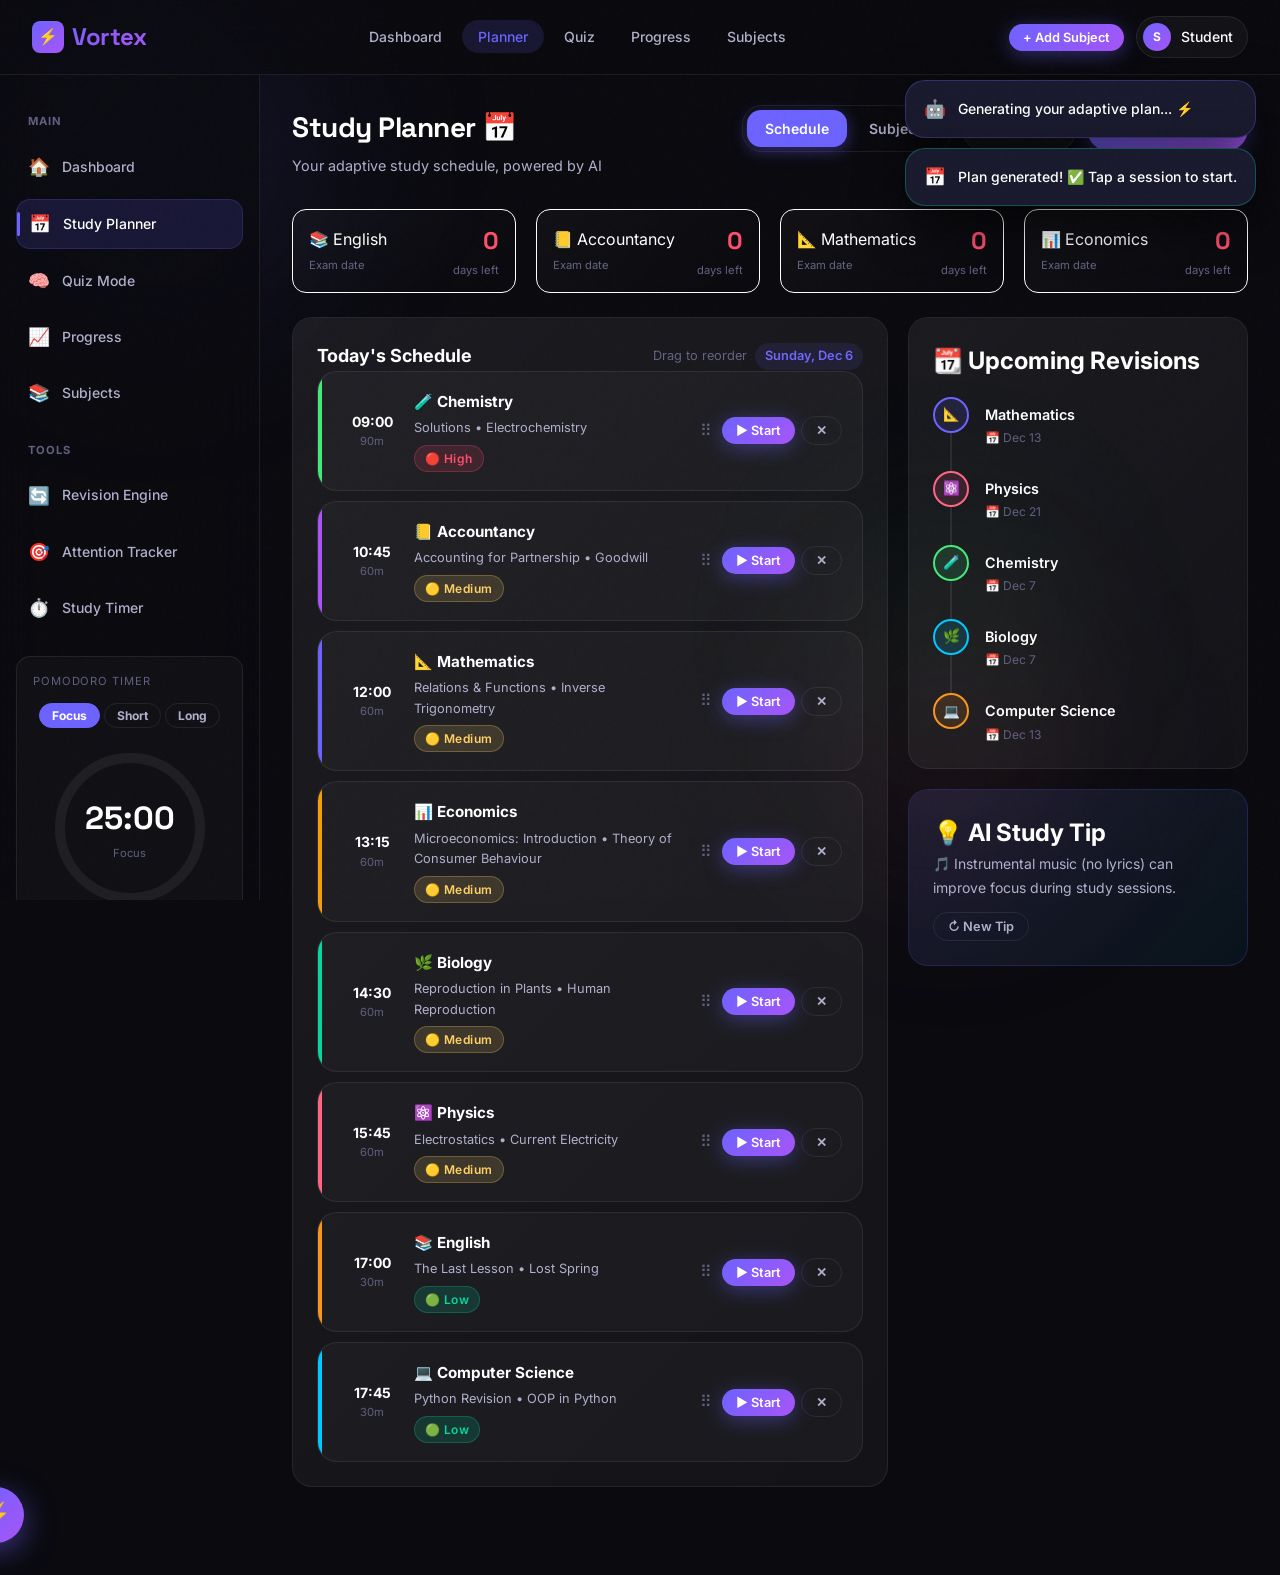
==== commit e730d6e5: "debug" ====
--- a/frontend/planner.html
+++ b/frontend/planner.html
@@ -428,9 +428,15 @@
         container.style.display = 'block';
         showToast('🤖 AI plan generated!', 'success', '⚡');
       } else {
-        container.innerHTML = `<div style="color:var(--text-muted);font-size:0.875rem;padding:16px;text-align:center;">
-          ⚡ Start backend server (<code>python run.py</code>) to generate AI plans.
-        </div>`;
+        if (res && res.error === 'User not logged in') {
+          container.innerHTML = `<div style="color:var(--text-muted);font-size:0.875rem;padding:16px;text-align:center;">
+            ⚡ Please <a href="index.html" style="color:var(--accent);">log in</a> to generate AI plans.
+          </div>`;
+        } else {
+          container.innerHTML = `<div style="color:var(--text-muted);font-size:0.875rem;padding:16px;text-align:center;">
+            ⚡ Start backend server (<code>python run.py</code>) to generate AI plans.
+          </div>`;
+        }
         container.style.display = 'block';
       }
     }
